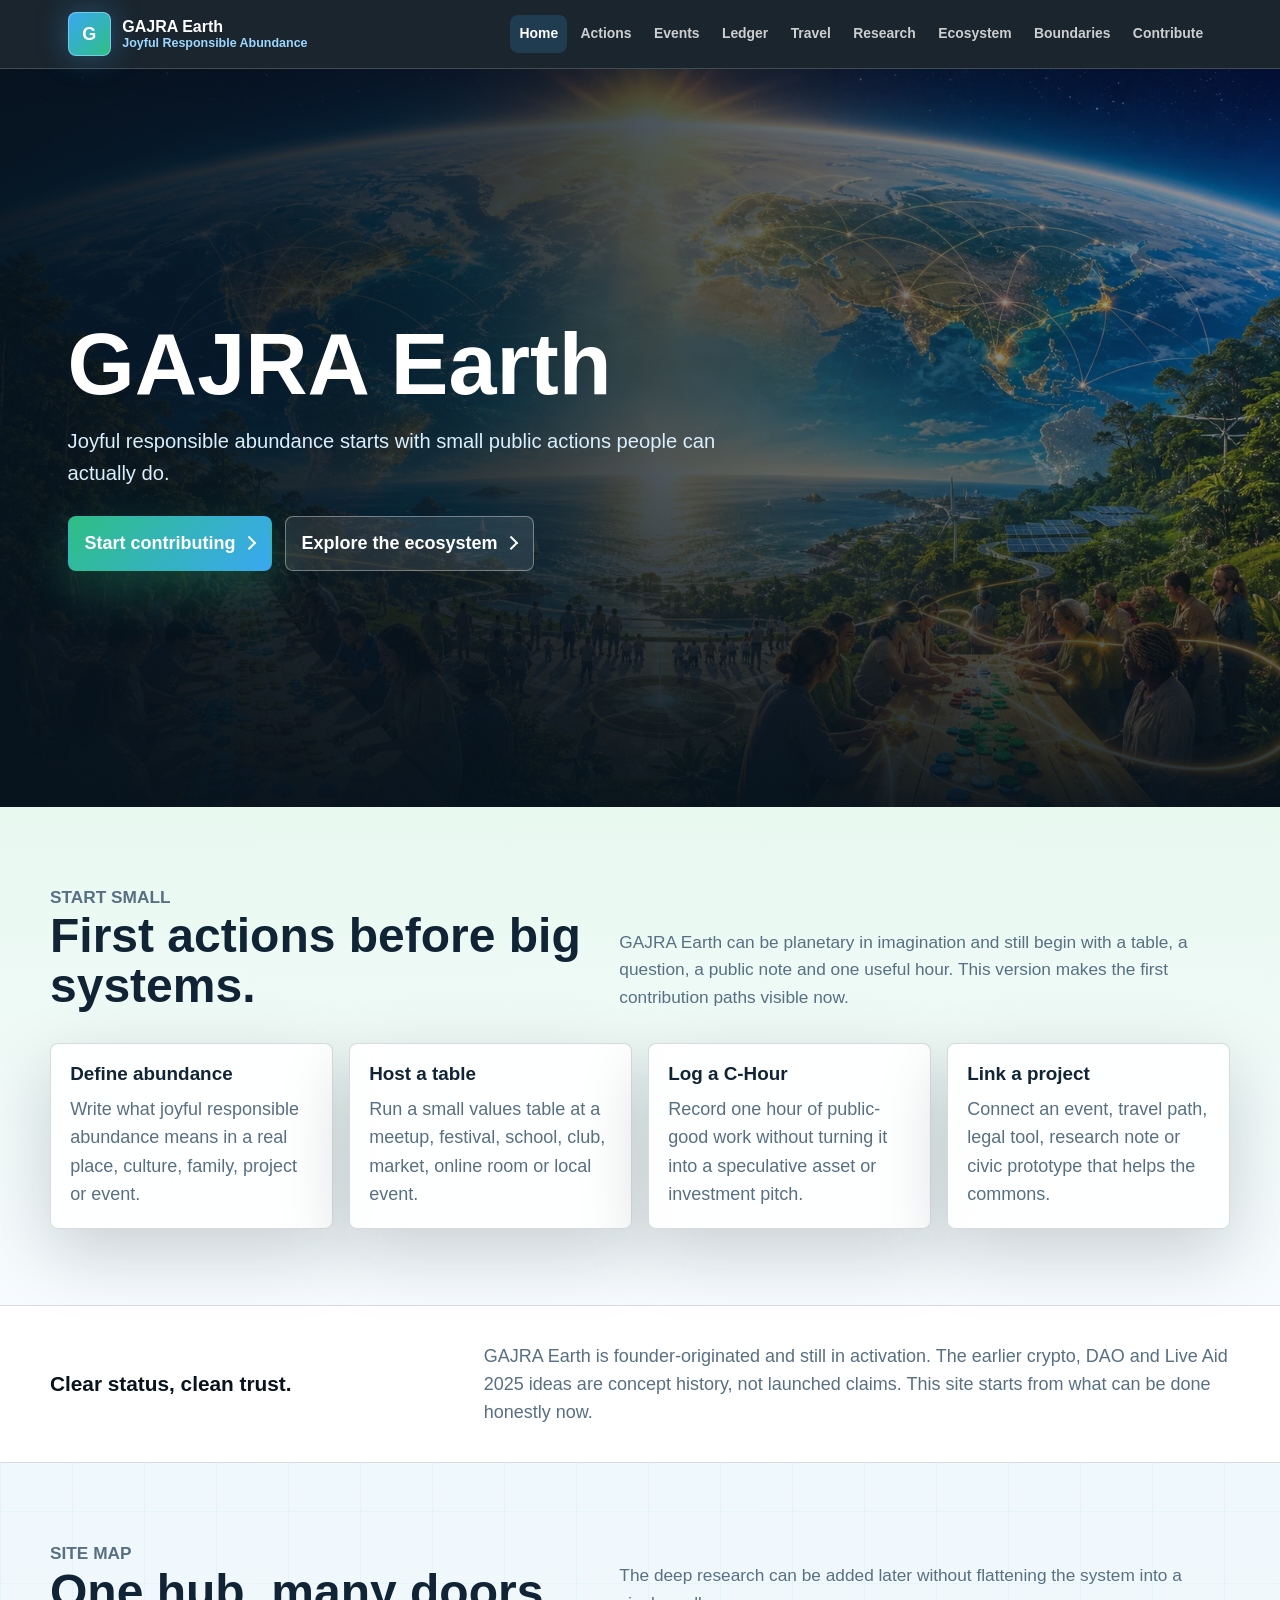
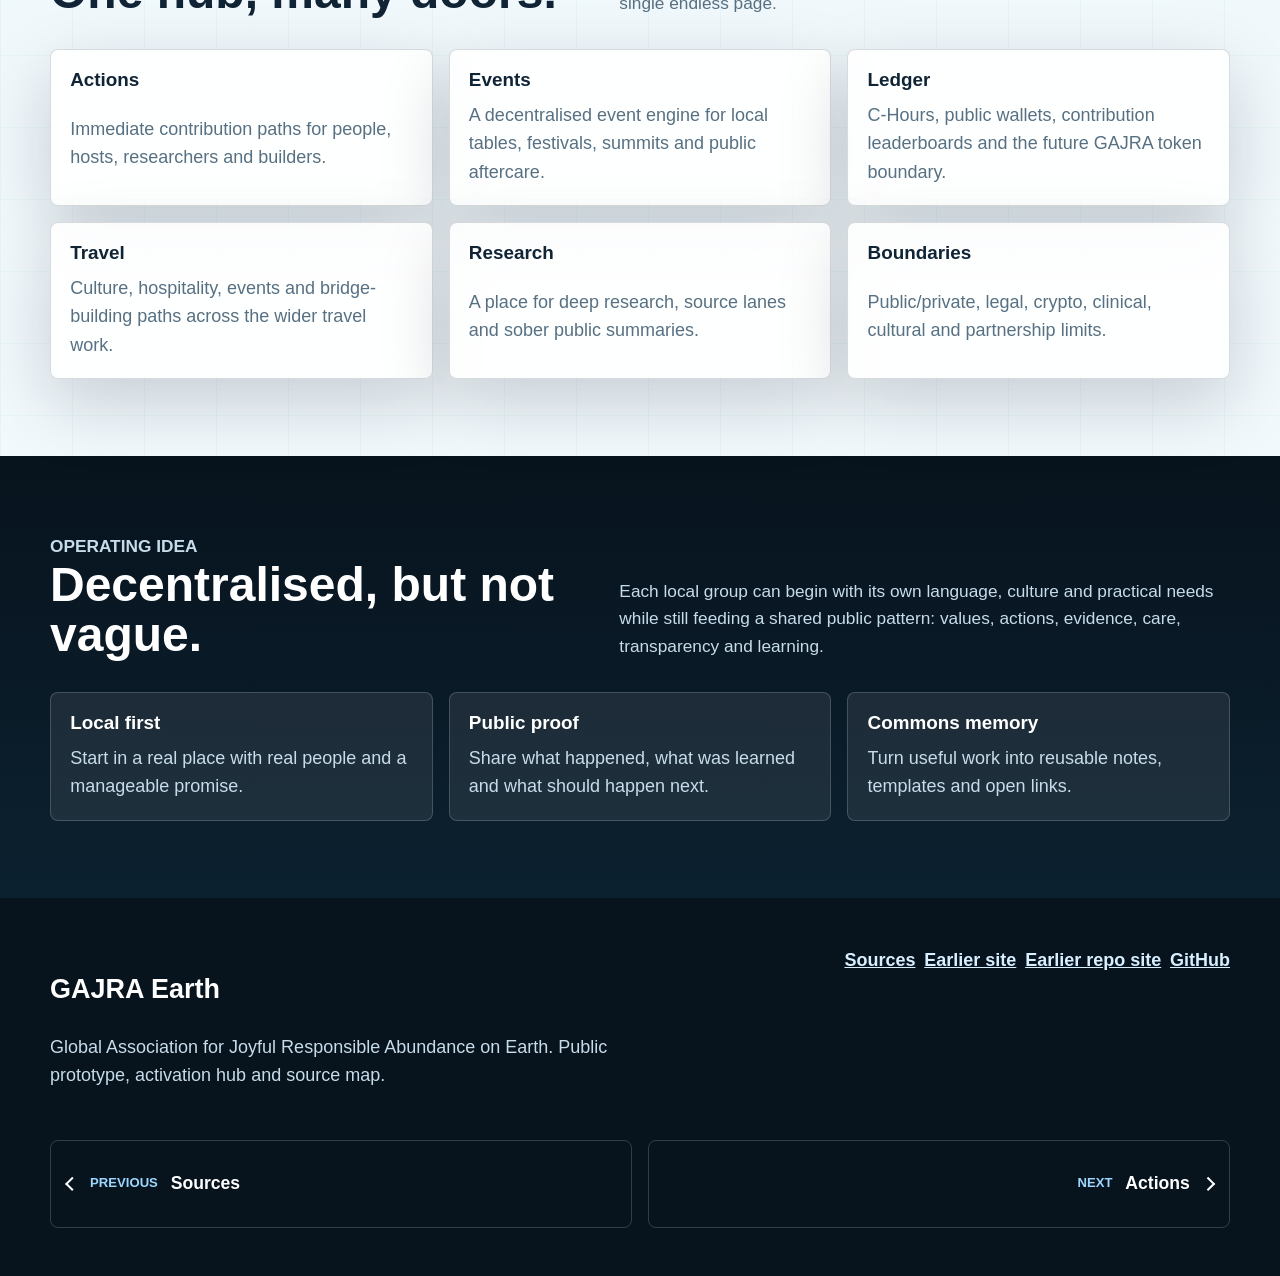
==== index.html @ 2d0d54d2 "Build GAJRA Earth public hub" ====
<!doctype html>
<html lang="en-AU">
  <head>
    <meta charset="utf-8">
    <meta name="viewport" content="width=device-width, initial-scale=1">
    <meta name="description" content="GAJRA Earth is a public prototype for joyful responsible abundance, small public actions, decentralised events, C-Hour contribution records and open ecosystem links.">
    <meta property="og:title" content="GAJRA Earth">
    <meta property="og:description" content="Joyful responsible abundance starts with small public actions people can actually do.">
    <meta property="og:image" content="assets/images/gajra-earth-hero.webp">
    <title>GAJRA Earth | Joyful Responsible Abundance</title>
    <link rel="icon" href="assets/images/gajra-earth-hero.webp">
    <link rel="stylesheet" href="assets/styles.css">
    <script defer src="assets/app.js"></script>
  </head>
  <body data-page="index">
    <a class="skip-link" href="#main">Skip to content</a>
    <header class="site-header">
      <div class="nav-shell">
        <a class="brand" href="index.html" aria-label="GAJRA Earth home">
          <span class="brand-mark">G</span>
          <span class="brand-text"><strong>GAJRA Earth</strong><span>Joyful Responsible Abundance</span></span>
        </a>
        <button class="nav-toggle" type="button" data-nav-toggle aria-expanded="false" aria-controls="site-nav" aria-label="Open menu"><span></span><span></span><span></span></button>
        <nav class="site-nav" id="site-nav" data-nav aria-label="Main navigation">
          <a href="index.html">Home</a>
          <a href="actions.html">Actions</a>
          <a href="events.html">Events</a>
          <a href="ledger.html">Ledger</a>
          <a href="travel.html">Travel</a>
          <a href="research.html">Research</a>
          <a href="ecosystem.html">Ecosystem</a>
          <a href="boundaries.html">Boundaries</a>
          <a href="contribute.html">Contribute</a>
        </nav>
      </div>
    </header>

    <main id="main">
      <section class="hero">
        <img src="assets/images/gajra-earth-hero.webp" alt="Earth at sunrise with community event tables, travel arcs and public ledger light trails.">
        <div class="hero-content">
          <div class="hero-copy">
            <h1>GAJRA Earth</h1>
            <p class="hero-lede">Joyful responsible abundance starts with small public actions people can actually do.</p>
            <div class="hero-actions">
              <a class="button primary" href="contribute.html">Start contributing</a>
              <a class="button secondary" href="ecosystem.html">Explore the ecosystem</a>
            </div>
          </div>
        </div>
      </section>

      <section class="section green">
        <div class="shell">
          <div class="section-heading">
            <div>
              <p class="label">Start small</p>
              <h2>First actions before big systems.</h2>
            </div>
            <p>GAJRA Earth can be planetary in imagination and still begin with a table, a question, a public note and one useful hour. This version makes the first contribution paths visible now.</p>
          </div>
          <div class="grid four">
            <article class="action-card">
              <h3>Define abundance</h3>
              <p>Write what joyful responsible abundance means in a real place, culture, family, project or event.</p>
            </article>
            <article class="action-card">
              <h3>Host a table</h3>
              <p>Run a small values table at a meetup, festival, school, club, market, online room or local event.</p>
            </article>
            <article class="action-card">
              <h3>Log a C-Hour</h3>
              <p>Record one hour of public-good work without turning it into a speculative asset or investment pitch.</p>
            </article>
            <article class="action-card">
              <h3>Link a project</h3>
              <p>Connect an event, travel path, legal tool, research note or civic prototype that helps the commons.</p>
            </article>
          </div>
        </div>
      </section>

      <div class="truth-band">
        <div class="shell">
          <strong>Clear status, clean trust.</strong>
          <p>GAJRA Earth is founder-originated and still in activation. The earlier crypto, DAO and Live Aid 2025 ideas are concept history, not launched claims. This site starts from what can be done honestly now.</p>
        </div>
      </div>

      <section class="section">
        <div class="shell">
          <div class="section-heading">
            <div>
              <p class="label">Site map</p>
              <h2>One hub, many doors.</h2>
            </div>
            <p>The deep research can be added later without flattening the system into a single endless page.</p>
          </div>
          <div class="grid three">
            <a class="link-card" href="actions.html"><h3>Actions</h3><p>Immediate contribution paths for people, hosts, researchers and builders.</p></a>
            <a class="link-card" href="events.html"><h3>Events</h3><p>A decentralised event engine for local tables, festivals, summits and public aftercare.</p></a>
            <a class="link-card" href="ledger.html"><h3>Ledger</h3><p>C-Hours, public wallets, contribution leaderboards and the future GAJRA token boundary.</p></a>
            <a class="link-card" href="travel.html"><h3>Travel</h3><p>Culture, hospitality, events and bridge-building paths across the wider travel work.</p></a>
            <a class="link-card" href="research.html"><h3>Research</h3><p>A place for deep research, source lanes and sober public summaries.</p></a>
            <a class="link-card" href="boundaries.html"><h3>Boundaries</h3><p>Public/private, legal, crypto, clinical, cultural and partnership limits.</p></a>
          </div>
        </div>
      </section>

      <section class="section dark">
        <div class="shell">
          <div class="section-heading">
            <div>
              <p class="label">Operating idea</p>
              <h2>Decentralised, but not vague.</h2>
            </div>
            <p>Each local group can begin with its own language, culture and practical needs while still feeding a shared public pattern: values, actions, evidence, care, transparency and learning.</p>
          </div>
          <div class="grid three">
            <article class="card"><h3>Local first</h3><p>Start in a real place with real people and a manageable promise.</p></article>
            <article class="card"><h3>Public proof</h3><p>Share what happened, what was learned and what should happen next.</p></article>
            <article class="card"><h3>Commons memory</h3><p>Turn useful work into reusable notes, templates and open links.</p></article>
          </div>
        </div>
      </section>
    </main>

    <footer class="site-footer">
      <div class="footer-grid">
        <div>
          <h2>GAJRA Earth</h2>
          <p>Global Association for Joyful Responsible Abundance on Earth. Public prototype, activation hub and source map.</p>
        </div>
        <div class="footer-links">
          <a href="sources.html">Sources</a>
          <a href="https://gajra.earth/" target="_blank" rel="noopener noreferrer">Earlier site</a>
          <a href="https://auraofintelligence.github.io/GAJRA-earth/" target="_blank" rel="noopener noreferrer">Earlier repo site</a>
          <a href="https://github.com/auraofintelligence" target="_blank" rel="noopener noreferrer">GitHub</a>
        </div>
      </div>
      <nav class="sequence-nav" data-sequence-nav aria-label="Previous and next pages"></nav>
    </footer>
    <button class="to-top" type="button" data-to-top aria-label="Back to top"><svg viewBox="0 0 24 24" aria-hidden="true"><path d="M12 5v14M6 11l6-6 6 6" fill="none" stroke="currentColor" stroke-width="2" stroke-linecap="round" stroke-linejoin="round"/></svg></button>
  </body>
</html>
---- assets/styles.css ----
:root {
  --ink: #07131d;
  --ink-2: #0c2130;
  --ink-3: #11364a;
  --paper: #f7fbff;
  --white: #ffffff;
  --text: #102436;
  --muted: #577082;
  --line: rgba(16, 36, 54, 0.16);
  --line-dark: rgba(255, 255, 255, 0.18);
  --blue: #39a8f2;
  --blue-2: #9cd7ff;
  --green: #2fbf83;
  --green-2: #b8efd7;
  --amber: #f0b84d;
  --coral: #f26f5b;
  --shadow: 0 24px 70px rgba(7, 19, 29, 0.18);
  --max: 1180px;
  --radius: 8px;
  color-scheme: light;
}

* {
  box-sizing: border-box;
}

html {
  scroll-behavior: smooth;
  width: 100%;
  max-width: 100%;
  overflow-x: hidden;
}

body {
  margin: 0;
  width: 100%;
  max-width: 100%;
  min-height: 100vh;
  overflow-x: hidden;
  background:
    linear-gradient(90deg, rgba(57, 168, 242, 0.06) 1px, transparent 1px),
    linear-gradient(0deg, rgba(47, 191, 131, 0.05) 1px, transparent 1px),
    linear-gradient(180deg, #f7fbff 0%, #edf7fb 38%, #f7fbff 100%);
  background-size: 72px 72px, 72px 72px, auto;
  color: var(--text);
  font-family: "Segoe UI", Arial, sans-serif;
  font-size: 18px;
  line-height: 1.58;
  -webkit-text-size-adjust: 100%;
}

body.nav-open {
  overflow: hidden;
}

main,
section,
article,
div,
p,
h1,
h2,
h3,
a,
span,
label,
input,
textarea,
select {
  min-width: 0;
}

a {
  color: inherit;
}

img {
  display: block;
  max-width: 100%;
}

h1,
h2,
h3,
p,
a,
button,
label,
textarea {
  overflow-wrap: break-word;
}

button,
input,
select,
textarea {
  font: inherit;
}

.skip-link {
  position: absolute;
  top: -5rem;
  left: 1rem;
  z-index: 100;
  padding: 0.7rem 1rem;
  background: var(--amber);
  color: var(--ink);
  font-weight: 800;
}

.skip-link:focus {
  top: 1rem;
}

.site-header {
  position: sticky;
  top: 0;
  z-index: 50;
  border-bottom: 1px solid rgba(255, 255, 255, 0.18);
  background: rgba(7, 19, 29, 0.92);
  color: var(--white);
  backdrop-filter: blur(18px);
}

.nav-shell {
  width: min(100%, var(--max));
  margin: 0 auto;
  padding: 0.78rem 1.1rem;
  display: flex;
  align-items: center;
  justify-content: space-between;
  gap: 1rem;
  min-width: 0;
}

.brand {
  display: inline-flex;
  align-items: center;
  gap: 0.72rem;
  min-width: 0;
  text-decoration: none;
}

.brand-mark {
  display: grid;
  place-items: center;
  width: 2.7rem;
  height: 2.7rem;
  border-radius: 8px;
  border: 1px solid rgba(156, 215, 255, 0.65);
  background: linear-gradient(135deg, var(--blue), var(--green));
  color: var(--white);
  font-weight: 900;
  line-height: 1;
  box-shadow: 0 0 30px rgba(57, 168, 242, 0.35);
}

.brand-text {
  display: grid;
  line-height: 1.15;
  min-width: 0;
}

.brand-text strong {
  color: var(--white);
  font-size: 1rem;
}

.brand-text span {
  color: var(--blue-2);
  font-size: 0.78rem;
  font-weight: 700;
}

.site-nav {
  display: flex;
  align-items: center;
  justify-content: flex-end;
  gap: 0.24rem;
  flex-wrap: wrap;
}

.site-nav a {
  min-height: 2.35rem;
  display: inline-flex;
  align-items: center;
  padding: 0.48rem 0.58rem;
  border-radius: 8px;
  color: rgba(255, 255, 255, 0.78);
  font-size: 0.87rem;
  font-weight: 800;
  text-decoration: none;
  white-space: nowrap;
}

.site-nav a:hover,
.site-nav a:focus-visible,
.site-nav a[aria-current="page"] {
  color: var(--white);
  background: rgba(57, 168, 242, 0.18);
}

.nav-toggle {
  display: none;
  flex: 0 0 2.7rem;
  width: 2.7rem;
  height: 2.7rem;
  border: 1px solid var(--line-dark);
  border-radius: 8px;
  background: transparent;
  color: var(--white);
  cursor: pointer;
}

.nav-toggle span {
  display: block;
  width: 1.2rem;
  height: 2px;
  margin: 0.24rem auto;
  background: currentColor;
}

.hero {
  min-height: 82vh;
  position: relative;
  display: grid;
  align-items: center;
  overflow: hidden;
  color: var(--white);
  background: var(--ink);
}

.hero::before {
  content: "";
  position: absolute;
  inset: 0;
  background:
    linear-gradient(90deg, rgba(7, 19, 29, 0.94) 0%, rgba(7, 19, 29, 0.78) 42%, rgba(7, 19, 29, 0.28) 100%),
    linear-gradient(0deg, rgba(7, 19, 29, 0.88) 0%, rgba(7, 19, 29, 0.05) 46%);
  z-index: 1;
}

.hero img {
  position: absolute;
  inset: 0;
  width: 100%;
  height: 100%;
  object-fit: cover;
  object-position: center;
}

.hero-content {
  position: relative;
  z-index: 2;
  width: min(100%, var(--max));
  margin: 0 auto;
  padding: 5.3rem 1.1rem 4.2rem;
}

.hero-copy {
  width: min(100%, 46rem);
  max-width: 46rem;
}

.hero h1 {
  margin: 0;
  font-size: 5.4rem;
  line-height: 0.95;
  font-weight: 900;
  letter-spacing: 0;
}

.hero-lede {
  margin: 1.35rem 0 0;
  max-width: 42rem;
  color: #d8efff;
  font-size: 1.26rem;
}

.hero-actions,
.button-row {
  display: flex;
  flex-wrap: wrap;
  gap: 0.8rem;
  margin-top: 1.6rem;
}

.button {
  min-height: 2.85rem;
  display: inline-flex;
  align-items: center;
  justify-content: center;
  gap: 0.55rem;
  padding: 0.78rem 1rem;
  border: 1px solid transparent;
  border-radius: 8px;
  background: var(--white);
  color: var(--ink);
  font-weight: 900;
  text-decoration: none;
  cursor: pointer;
}

.button.primary {
  background: linear-gradient(135deg, var(--green), var(--blue));
  color: var(--white);
  box-shadow: 0 18px 48px rgba(47, 191, 131, 0.28);
}

.button.secondary {
  border-color: rgba(255, 255, 255, 0.36);
  background: rgba(255, 255, 255, 0.1);
  color: var(--white);
}

.button.dark {
  background: var(--ink);
  color: var(--white);
}

.button.outline {
  border-color: var(--line);
  background: var(--white);
  color: var(--text);
}

.button::after,
.sequence-link.next::after {
  content: "";
  width: 0.52rem;
  height: 0.52rem;
  border-top: 2px solid currentColor;
  border-right: 2px solid currentColor;
  transform: rotate(45deg);
}

.sequence-link::before {
  content: "";
  width: 0.52rem;
  height: 0.52rem;
  border-left: 2px solid currentColor;
  border-bottom: 2px solid currentColor;
  transform: rotate(45deg);
}

.sequence-link.next::before {
  display: none;
}

.button.no-arrow::after {
  display: none;
}

.section {
  padding: 4.8rem 1.1rem;
}

.section.dark {
  background: linear-gradient(180deg, var(--ink) 0%, var(--ink-2) 100%);
  color: var(--white);
}

.section.green {
  background: linear-gradient(180deg, #e8f9f0 0%, #f7fbff 100%);
}

.section.blue {
  background: linear-gradient(180deg, #eaf6ff 0%, #f7fbff 100%);
}

.shell {
  width: min(100%, var(--max));
  margin: 0 auto;
}

.section-heading {
  display: grid;
  grid-template-columns: minmax(0, 0.88fr) minmax(18rem, 1fr);
  gap: 2rem;
  align-items: end;
  margin-bottom: 2rem;
}

.section-heading h2,
.page-title h1 {
  margin: 0;
  font-size: 3rem;
  line-height: 1.04;
  letter-spacing: 0;
}

.section-heading p,
.page-title p,
.lead {
  margin: 0;
  color: var(--muted);
  font-size: 1.08rem;
}

.dark .section-heading p,
.dark .lead,
.dark .muted {
  color: #c7dcea;
}

.label {
  margin: 0 0 0.7rem;
  color: var(--green);
  font-size: 0.82rem;
  font-weight: 900;
  text-transform: uppercase;
}

.grid {
  display: grid;
  gap: 1rem;
}

.grid.two {
  grid-template-columns: repeat(2, minmax(0, 1fr));
}

.grid.three {
  grid-template-columns: repeat(3, minmax(0, 1fr));
}

.grid.four {
  grid-template-columns: repeat(4, minmax(0, 1fr));
}

.card,
.action-card,
.link-card,
.note-card {
  border: 1px solid var(--line);
  border-radius: 8px;
  background: rgba(255, 255, 255, 0.9);
  box-shadow: var(--shadow);
}

.card,
.action-card,
.link-card,
.note-card {
  padding: 1.2rem;
}

.dark .card,
.dark .action-card,
.dark .link-card,
.dark .note-card {
  border-color: var(--line-dark);
  background: rgba(255, 255, 255, 0.08);
  box-shadow: none;
}

.card h3,
.action-card h3,
.link-card h3,
.note-card h3 {
  margin: 0 0 0.55rem;
  font-size: 1.18rem;
  line-height: 1.2;
}

.card p,
.action-card p,
.link-card p,
.note-card p {
  margin: 0;
  color: var(--muted);
}

.dark .card p,
.dark .action-card p,
.dark .link-card p,
.dark .note-card p {
  color: #c7dcea;
}

.link-card {
  display: grid;
  text-decoration: none;
}

.link-card:hover,
.link-card:focus-visible {
  border-color: rgba(57, 168, 242, 0.55);
  transform: translateY(-2px);
}

.stat-strip,
.truth-band,
.source-band {
  border-top: 1px solid var(--line);
  border-bottom: 1px solid var(--line);
  background: var(--white);
}

.truth-band {
  padding: 2.2rem 1.1rem;
}

.truth-band .shell {
  display: grid;
  grid-template-columns: minmax(0, 0.7fr) minmax(0, 1.3fr);
  gap: 2rem;
  align-items: center;
}

.truth-band strong {
  color: var(--ink);
  font-size: 1.3rem;
}

.truth-band p {
  margin: 0;
  color: var(--muted);
}

.page-hero {
  padding: 4.8rem 1.1rem 3.2rem;
  background:
    linear-gradient(90deg, rgba(57, 168, 242, 0.1) 1px, transparent 1px),
    linear-gradient(0deg, rgba(47, 191, 131, 0.09) 1px, transparent 1px),
    linear-gradient(145deg, var(--ink) 0%, var(--ink-2) 62%, var(--ink-3) 100%);
  background-size: 58px 58px, 58px 58px, auto;
  color: var(--white);
}

.page-title {
  width: min(100%, var(--max));
  margin: 0 auto;
  display: grid;
  grid-template-columns: minmax(0, 0.9fr) minmax(18rem, 1fr);
  gap: 2rem;
  align-items: end;
}

.page-title p {
  color: #c7dcea;
}

.timeline {
  display: grid;
  gap: 1rem;
}

.timeline-item {
  display: grid;
  grid-template-columns: 8rem minmax(0, 1fr);
  gap: 1rem;
  padding: 1rem;
  border-left: 4px solid var(--green);
  background: rgba(255, 255, 255, 0.76);
}

.timeline-item strong {
  color: var(--ink);
}

.comparison {
  width: 100%;
  border-collapse: collapse;
  overflow: hidden;
  border-radius: 8px;
  background: var(--white);
  box-shadow: var(--shadow);
}

.comparison th,
.comparison td {
  padding: 1rem;
  border-bottom: 1px solid var(--line);
  text-align: left;
  vertical-align: top;
}

.comparison th {
  background: var(--ink);
  color: var(--white);
}

.comparison tr:last-child td {
  border-bottom: 0;
}

.pill-row {
  display: flex;
  flex-wrap: wrap;
  gap: 0.55rem;
  margin-top: 1rem;
}

.pill {
  display: inline-flex;
  min-height: 2rem;
  align-items: center;
  padding: 0.35rem 0.62rem;
  border-radius: 999px;
  background: rgba(57, 168, 242, 0.12);
  color: var(--ink);
  font-size: 0.85rem;
  font-weight: 800;
}

.dark .pill {
  background: rgba(255, 255, 255, 0.12);
  color: var(--white);
}

.form-grid {
  display: grid;
  grid-template-columns: minmax(0, 0.9fr) minmax(20rem, 1.1fr);
  gap: 1rem;
  align-items: start;
}

.field-grid {
  display: grid;
  gap: 0.85rem;
}

.field {
  display: grid;
  gap: 0.35rem;
}

.field label {
  font-weight: 900;
  color: var(--ink);
}

.field input,
.field select,
.field textarea,
.markdown-output {
  width: 100%;
  border: 1px solid var(--line);
  border-radius: 8px;
  background: var(--white);
  color: var(--text);
  padding: 0.72rem 0.8rem;
}

.field textarea,
.markdown-output {
  min-height: 8rem;
  resize: vertical;
}

.markdown-output {
  min-height: 31rem;
  font-family: Consolas, "Courier New", monospace;
  font-size: 0.9rem;
  line-height: 1.5;
}

.site-footer {
  padding: 3rem 1.1rem;
  background: var(--ink);
  color: var(--white);
}

.footer-grid {
  width: min(100%, var(--max));
  margin: 0 auto;
  display: grid;
  grid-template-columns: minmax(0, 1fr) minmax(18rem, 1fr);
  gap: 2rem;
}

.footer-grid p {
  color: #c7dcea;
}

.footer-links {
  display: flex;
  flex-wrap: wrap;
  gap: 0.55rem;
  justify-content: flex-end;
}

.footer-links a {
  color: #d8efff;
  font-weight: 800;
}

.sequence-nav {
  width: min(100%, var(--max));
  margin: 2rem auto 0;
  display: grid;
  grid-template-columns: repeat(2, minmax(0, 1fr));
  gap: 1rem;
}

.sequence-link {
  min-height: 5.5rem;
  display: flex;
  align-items: center;
  gap: 0.8rem;
  padding: 1rem;
  border: 1px solid var(--line-dark);
  border-radius: 8px;
  color: var(--white);
  text-decoration: none;
}

.sequence-link.next {
  justify-content: flex-end;
  text-align: right;
}

.sequence-link span {
  display: block;
  color: #9cd7ff;
  font-size: 0.82rem;
  font-weight: 900;
  text-transform: uppercase;
}

.sequence-link strong {
  display: block;
  font-size: 1.1rem;
}

.to-top {
  position: fixed;
  right: 1rem;
  bottom: 1rem;
  z-index: 60;
  width: 3rem;
  height: 3rem;
  display: grid;
  place-items: center;
  border: 1px solid rgba(255, 255, 255, 0.28);
  border-radius: 8px;
  background: var(--ink);
  color: var(--white);
  opacity: 0;
  pointer-events: none;
  transform: translateY(0.5rem);
  transition: opacity 160ms ease, transform 160ms ease;
  cursor: pointer;
}

.to-top.is-visible {
  opacity: 1;
  pointer-events: auto;
  transform: translateY(0);
}

.to-top svg {
  width: 1.2rem;
  height: 1.2rem;
}

@media (max-width: 980px) {
  body {
    font-size: 17px;
  }

  .nav-toggle {
    display: block;
    margin-left: 0;
  }

  .nav-shell {
    justify-content: flex-start;
  }

  .site-nav {
    position: fixed;
    inset: 4.35rem 1rem auto 1rem;
    display: none;
    max-height: calc(100vh - 5.4rem);
    overflow: auto;
    padding: 0.8rem;
    border: 1px solid var(--line-dark);
    border-radius: 8px;
    background: rgba(7, 19, 29, 0.98);
    box-shadow: var(--shadow);
  }

  body.nav-open .site-nav {
    display: grid;
    justify-content: stretch;
  }

  .site-nav a {
    width: 100%;
  }

  .hero h1 {
    font-size: 4rem;
  }

  .hero-copy {
    width: min(100%, 24rem);
  }

  .hero-actions {
    align-items: flex-start;
    flex-direction: column;
  }

  .hero-actions .button {
    width: min(100%, 18rem);
  }

  .hero {
    min-height: 78vh;
  }

  .section-heading,
  .page-title,
  .truth-band .shell,
  .footer-grid,
  .form-grid {
    grid-template-columns: 1fr;
  }

  .section-heading {
    width: min(100%, 24rem);
  }

  .grid.three,
  .grid.four,
  .grid.two {
    grid-template-columns: 1fr 1fr;
  }
}

@media (max-width: 640px) {
  body {
    font-size: 16px;
  }

  .brand-text span {
    display: none;
  }

  .brand-text strong {
    font-size: 0.94rem;
  }

  .nav-shell {
    gap: 0.65rem;
    padding-inline: 0.85rem;
  }

  .hero h1 {
    font-size: 2.9rem;
  }

  .hero-lede {
    font-size: 1.08rem;
  }

  .hero-content {
    padding-inline: 1rem;
  }

  .button {
    max-width: 100%;
  }

  .section {
    padding: 3.4rem 1rem;
  }

  .section-heading h2,
  .page-title h1 {
    font-size: 2.25rem;
  }

  .grid.three,
  .grid.four,
  .grid.two,
  .sequence-nav {
    grid-template-columns: 1fr;
  }

  .timeline-item {
    grid-template-columns: 1fr;
  }

  .comparison {
    display: block;
    overflow-x: auto;
  }

  .footer-links {
    justify-content: flex-start;
  }
}
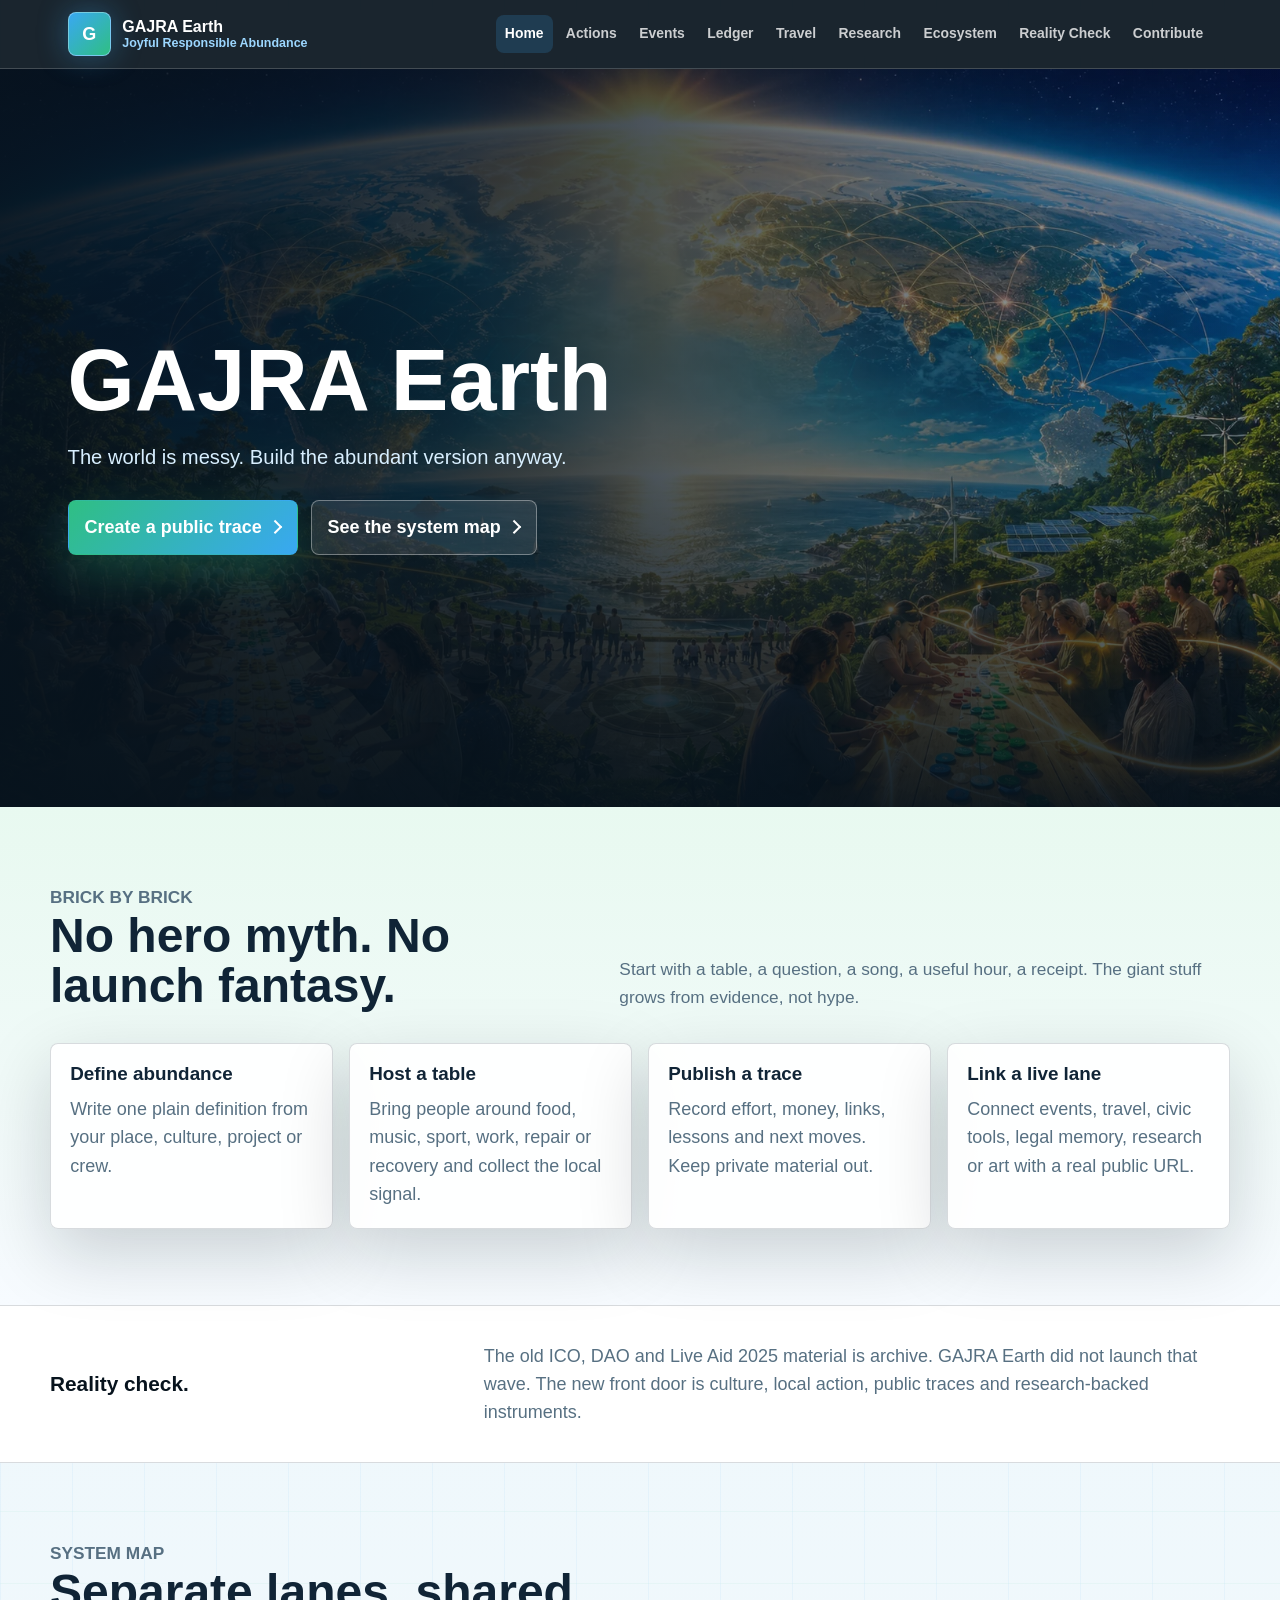
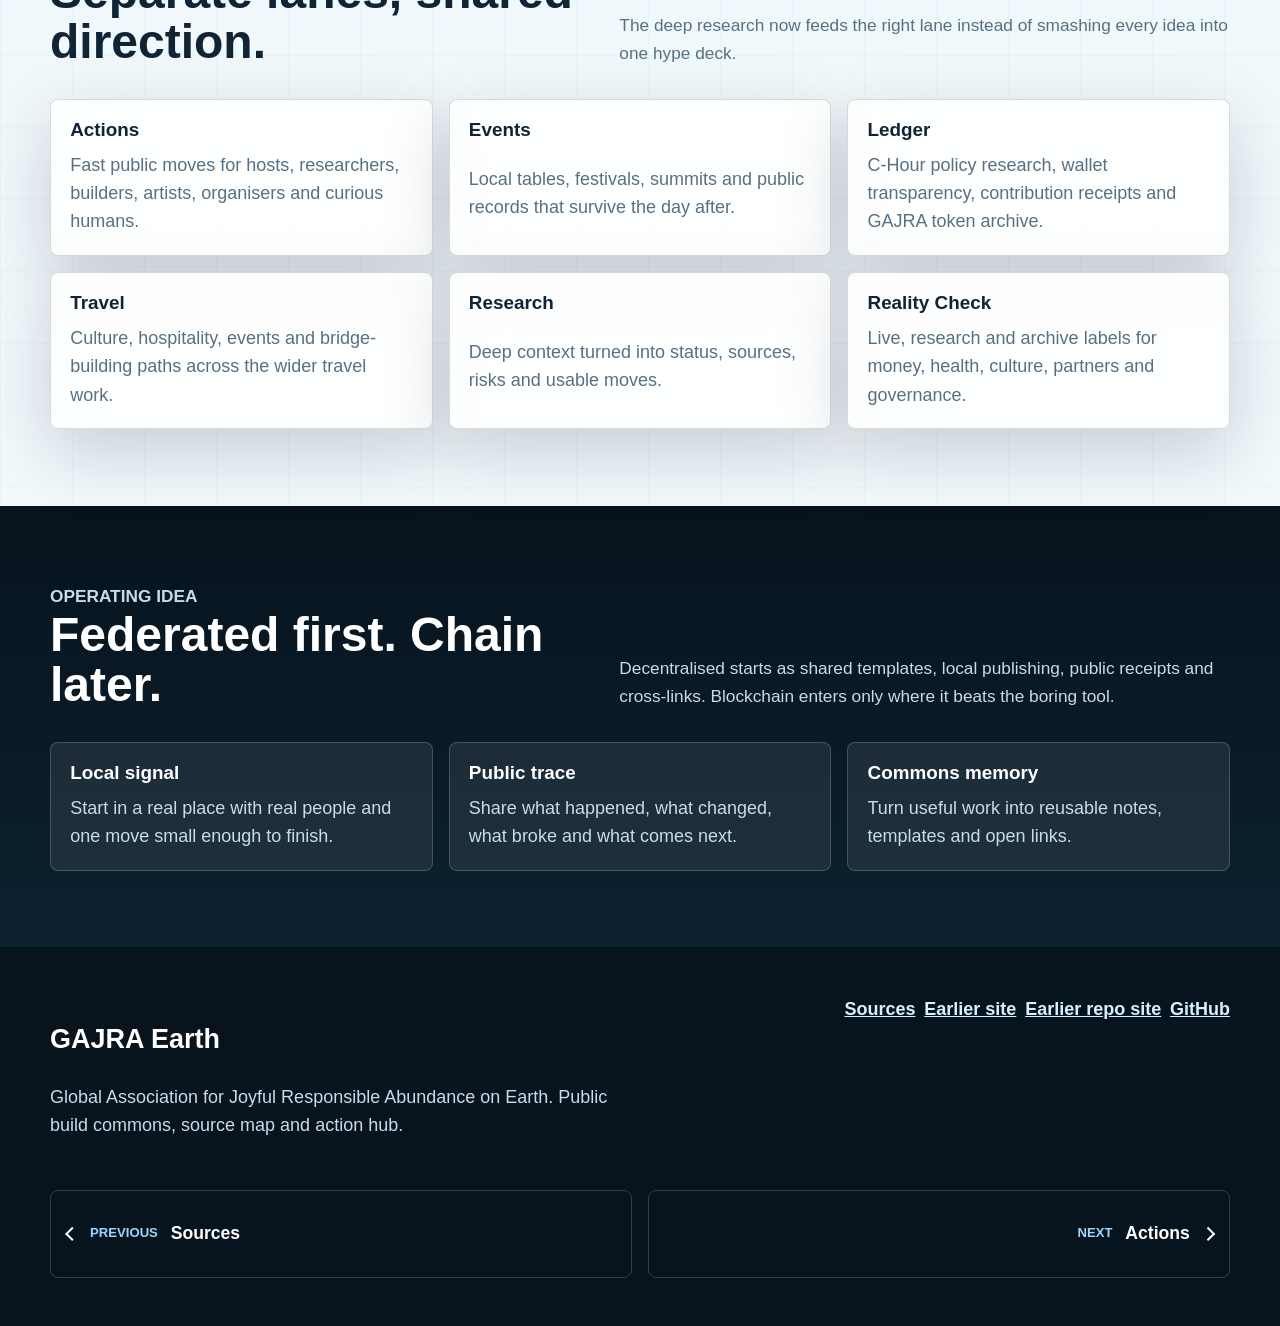
==== commit b5f72eb6: "Sharpen GAJRA Earth public voice" ====
--- a/index.html
+++ b/index.html
@@ -3,9 +3,9 @@
   <head>
     <meta charset="utf-8">
     <meta name="viewport" content="width=device-width, initial-scale=1">
-    <meta name="description" content="GAJRA Earth is a public prototype for joyful responsible abundance, small public actions, decentralised events, C-Hour contribution records and open ecosystem links.">
+    <meta name="description" content="GAJRA Earth is a public build commons for Joyful Responsible Abundance: events, travel, civic tools, public ledgers, research and future instruments.">
     <meta property="og:title" content="GAJRA Earth">
-    <meta property="og:description" content="Joyful responsible abundance starts with small public actions people can actually do.">
+    <meta property="og:description" content="The world is messy. Build the abundant version anyway.">
     <meta property="og:image" content="assets/images/gajra-earth-hero.webp">
     <title>GAJRA Earth | Joyful Responsible Abundance</title>
     <link rel="icon" href="assets/images/gajra-earth-hero.webp">
@@ -29,7 +29,7 @@
           <a href="travel.html">Travel</a>
           <a href="research.html">Research</a>
           <a href="ecosystem.html">Ecosystem</a>
-          <a href="boundaries.html">Boundaries</a>
+          <a href="boundaries.html">Reality Check</a>
           <a href="contribute.html">Contribute</a>
         </nav>
       </div>
@@ -41,10 +41,10 @@
         <div class="hero-content">
           <div class="hero-copy">
             <h1>GAJRA Earth</h1>
-            <p class="hero-lede">Joyful responsible abundance starts with small public actions people can actually do.</p>
+            <p class="hero-lede">The world is messy. Build the abundant version anyway.</p>
             <div class="hero-actions">
-              <a class="button primary" href="contribute.html">Start contributing</a>
-              <a class="button secondary" href="ecosystem.html">Explore the ecosystem</a>
+              <a class="button primary" href="contribute.html">Create a public trace</a>
+              <a class="button secondary" href="ecosystem.html">See the system map</a>
             </div>
           </div>
         </div>
@@ -54,27 +54,27 @@
         <div class="shell">
           <div class="section-heading">
             <div>
-              <p class="label">Start small</p>
-              <h2>First actions before big systems.</h2>
+              <p class="label">Brick by brick</p>
+            <h2>No hero myth. No launch fantasy.</h2>
             </div>
-            <p>GAJRA Earth can be planetary in imagination and still begin with a table, a question, a public note and one useful hour. This version makes the first contribution paths visible now.</p>
+            <p>Start with a table, a question, a song, a useful hour, a receipt. The giant stuff grows from evidence, not hype.</p>
           </div>
           <div class="grid four">
             <article class="action-card">
               <h3>Define abundance</h3>
-              <p>Write what joyful responsible abundance means in a real place, culture, family, project or event.</p>
+              <p>Write one plain definition from your place, culture, project or crew.</p>
             </article>
             <article class="action-card">
               <h3>Host a table</h3>
-              <p>Run a small values table at a meetup, festival, school, club, market, online room or local event.</p>
+              <p>Bring people around food, music, sport, work, repair or recovery and collect the local signal.</p>
             </article>
             <article class="action-card">
-              <h3>Log a C-Hour</h3>
-              <p>Record one hour of public-good work without turning it into a speculative asset or investment pitch.</p>
+              <h3>Publish a trace</h3>
+              <p>Record effort, money, links, lessons and next moves. Keep private material out.</p>
             </article>
             <article class="action-card">
-              <h3>Link a project</h3>
-              <p>Connect an event, travel path, legal tool, research note or civic prototype that helps the commons.</p>
+              <h3>Link a live lane</h3>
+              <p>Connect events, travel, civic tools, legal memory, research or art with a real public URL.</p>
             </article>
           </div>
         </div>
@@ -82,8 +82,8 @@
 
       <div class="truth-band">
         <div class="shell">
-          <strong>Clear status, clean trust.</strong>
-          <p>GAJRA Earth is founder-originated and still in activation. The earlier crypto, DAO and Live Aid 2025 ideas are concept history, not launched claims. This site starts from what can be done honestly now.</p>
+          <strong>Reality check.</strong>
+          <p>The old ICO, DAO and Live Aid 2025 material is archive. GAJRA Earth did not launch that wave. The new front door is culture, local action, public traces and research-backed instruments.</p>
         </div>
       </div>
 
@@ -91,18 +91,18 @@
         <div class="shell">
           <div class="section-heading">
             <div>
-              <p class="label">Site map</p>
-              <h2>One hub, many doors.</h2>
+              <p class="label">System map</p>
+              <h2>Separate lanes, shared direction.</h2>
             </div>
-            <p>The deep research can be added later without flattening the system into a single endless page.</p>
+            <p>The deep research now feeds the right lane instead of smashing every idea into one hype deck.</p>
           </div>
           <div class="grid three">
-            <a class="link-card" href="actions.html"><h3>Actions</h3><p>Immediate contribution paths for people, hosts, researchers and builders.</p></a>
-            <a class="link-card" href="events.html"><h3>Events</h3><p>A decentralised event engine for local tables, festivals, summits and public aftercare.</p></a>
-            <a class="link-card" href="ledger.html"><h3>Ledger</h3><p>C-Hours, public wallets, contribution leaderboards and the future GAJRA token boundary.</p></a>
+            <a class="link-card" href="actions.html"><h3>Actions</h3><p>Fast public moves for hosts, researchers, builders, artists, organisers and curious humans.</p></a>
+            <a class="link-card" href="events.html"><h3>Events</h3><p>Local tables, festivals, summits and public records that survive the day after.</p></a>
+            <a class="link-card" href="ledger.html"><h3>Ledger</h3><p>C-Hour policy research, wallet transparency, contribution receipts and GAJRA token archive.</p></a>
             <a class="link-card" href="travel.html"><h3>Travel</h3><p>Culture, hospitality, events and bridge-building paths across the wider travel work.</p></a>
-            <a class="link-card" href="research.html"><h3>Research</h3><p>A place for deep research, source lanes and sober public summaries.</p></a>
-            <a class="link-card" href="boundaries.html"><h3>Boundaries</h3><p>Public/private, legal, crypto, clinical, cultural and partnership limits.</p></a>
+            <a class="link-card" href="research.html"><h3>Research</h3><p>Deep context turned into status, sources, risks and usable moves.</p></a>
+            <a class="link-card" href="boundaries.html"><h3>Reality Check</h3><p>Live, research and archive labels for money, health, culture, partners and governance.</p></a>
           </div>
         </div>
       </section>
@@ -112,13 +112,13 @@
           <div class="section-heading">
             <div>
               <p class="label">Operating idea</p>
-              <h2>Decentralised, but not vague.</h2>
+              <h2>Federated first. Chain later.</h2>
             </div>
-            <p>Each local group can begin with its own language, culture and practical needs while still feeding a shared public pattern: values, actions, evidence, care, transparency and learning.</p>
+            <p>Decentralised starts as shared templates, local publishing, public receipts and cross-links. Blockchain enters only where it beats the boring tool.</p>
           </div>
           <div class="grid three">
-            <article class="card"><h3>Local first</h3><p>Start in a real place with real people and a manageable promise.</p></article>
-            <article class="card"><h3>Public proof</h3><p>Share what happened, what was learned and what should happen next.</p></article>
+            <article class="card"><h3>Local signal</h3><p>Start in a real place with real people and one move small enough to finish.</p></article>
+            <article class="card"><h3>Public trace</h3><p>Share what happened, what changed, what broke and what comes next.</p></article>
             <article class="card"><h3>Commons memory</h3><p>Turn useful work into reusable notes, templates and open links.</p></article>
           </div>
         </div>
@@ -129,7 +129,7 @@
       <div class="footer-grid">
         <div>
           <h2>GAJRA Earth</h2>
-          <p>Global Association for Joyful Responsible Abundance on Earth. Public prototype, activation hub and source map.</p>
+          <p>Global Association for Joyful Responsible Abundance on Earth. Public build commons, source map and action hub.</p>
         </div>
         <div class="footer-links">
           <a href="sources.html">Sources</a>
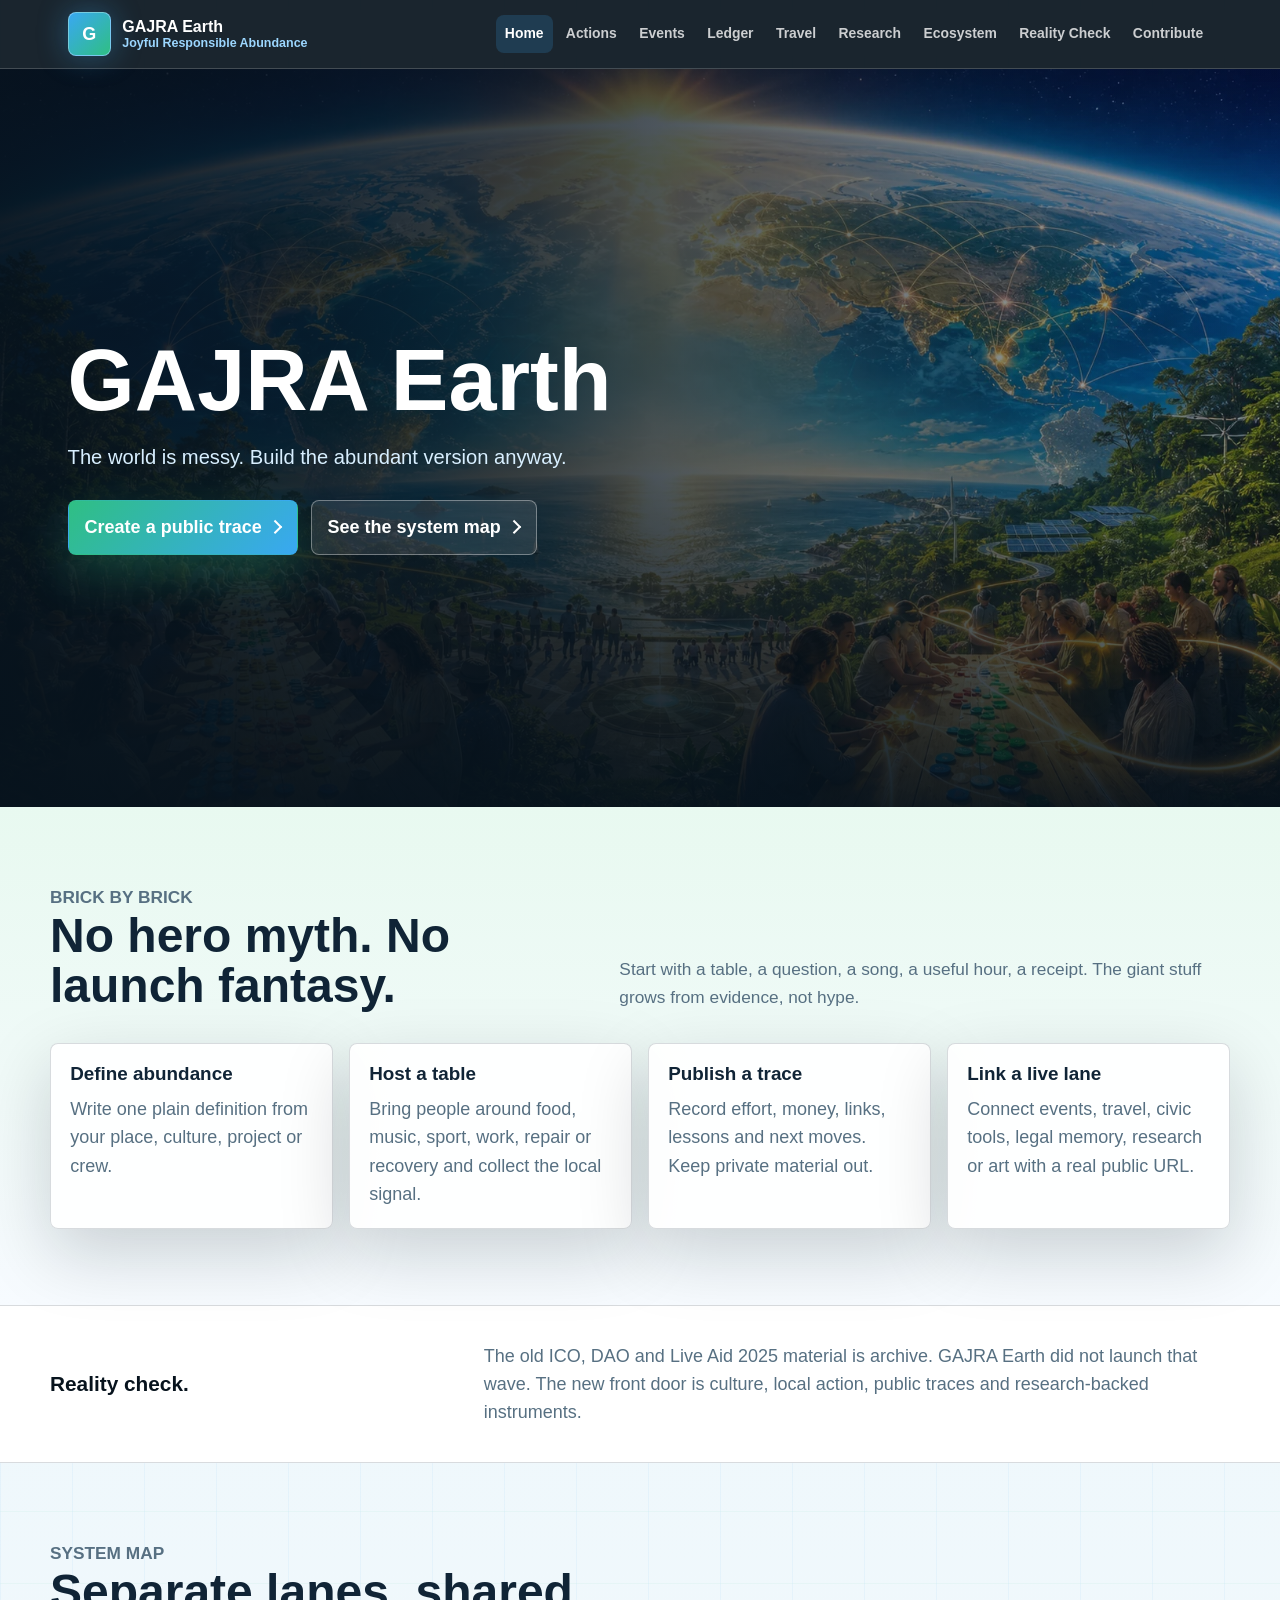
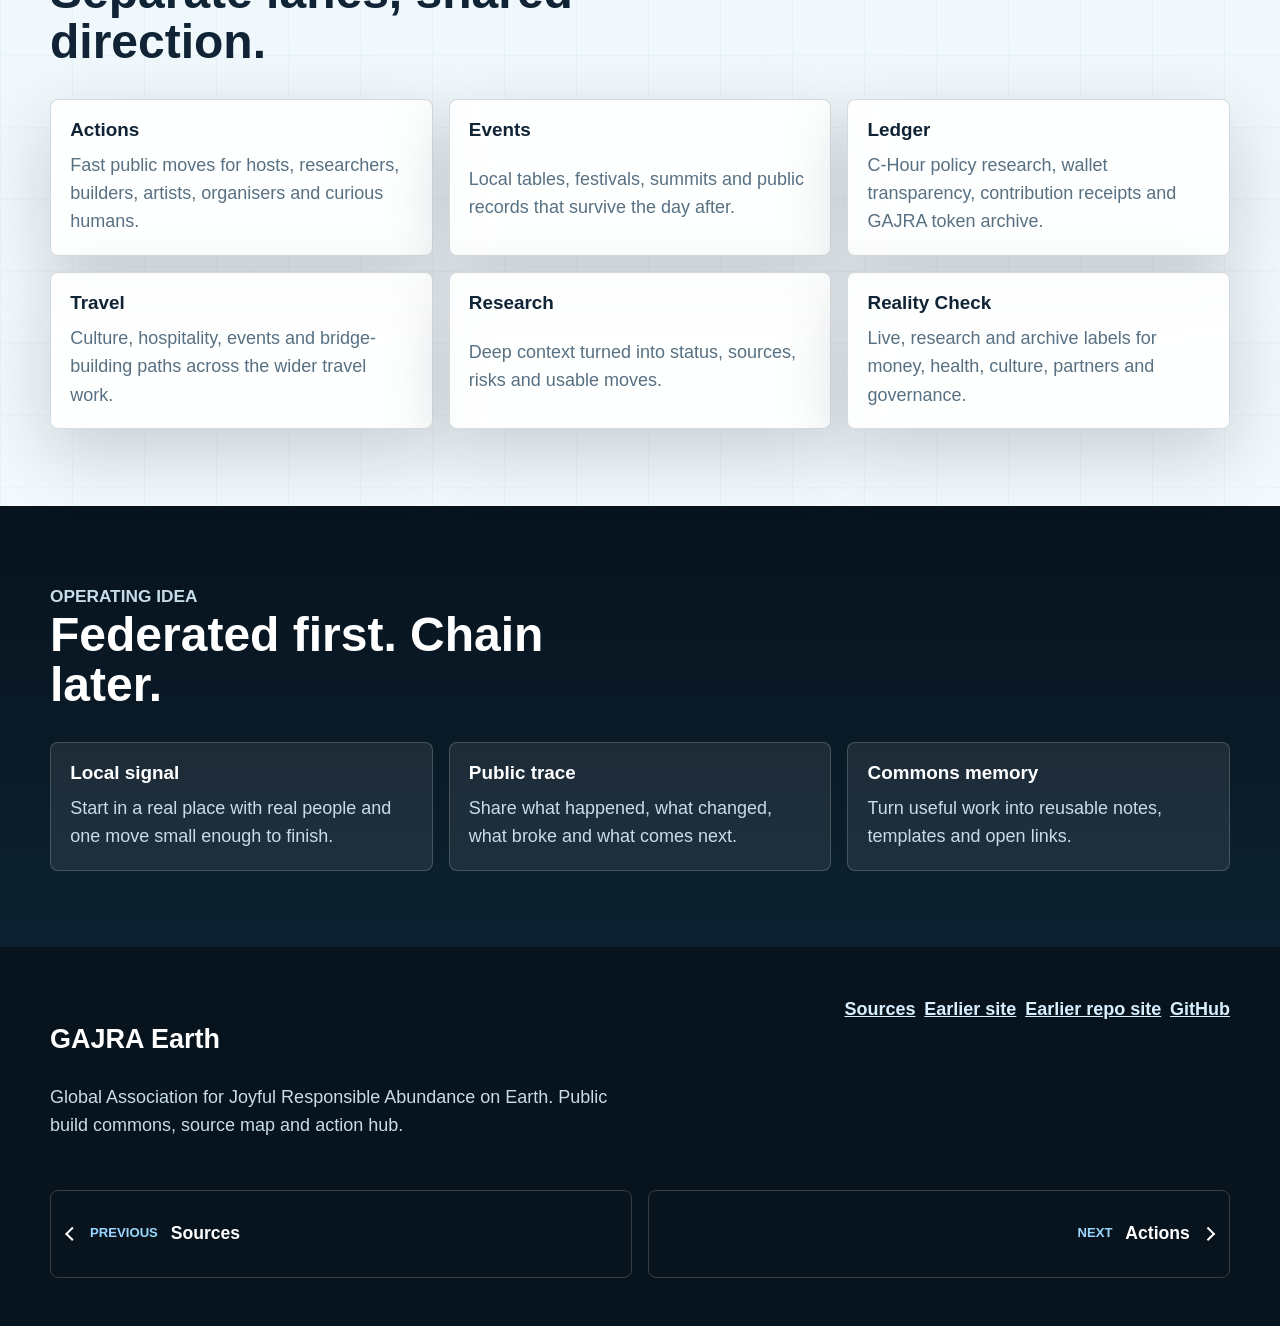
==== commit fbe9a633: "Remove confusing home page explainer copy" ====
--- a/index.html
+++ b/index.html
@@ -94,7 +94,6 @@
               <p class="label">System map</p>
               <h2>Separate lanes, shared direction.</h2>
             </div>
-            <p>The deep research now feeds the right lane instead of smashing every idea into one hype deck.</p>
           </div>
           <div class="grid three">
             <a class="link-card" href="actions.html"><h3>Actions</h3><p>Fast public moves for hosts, researchers, builders, artists, organisers and curious humans.</p></a>
@@ -114,7 +113,6 @@
               <p class="label">Operating idea</p>
               <h2>Federated first. Chain later.</h2>
             </div>
-            <p>Decentralised starts as shared templates, local publishing, public receipts and cross-links. Blockchain enters only where it beats the boring tool.</p>
           </div>
           <div class="grid three">
             <article class="card"><h3>Local signal</h3><p>Start in a real place with real people and one move small enough to finish.</p></article>
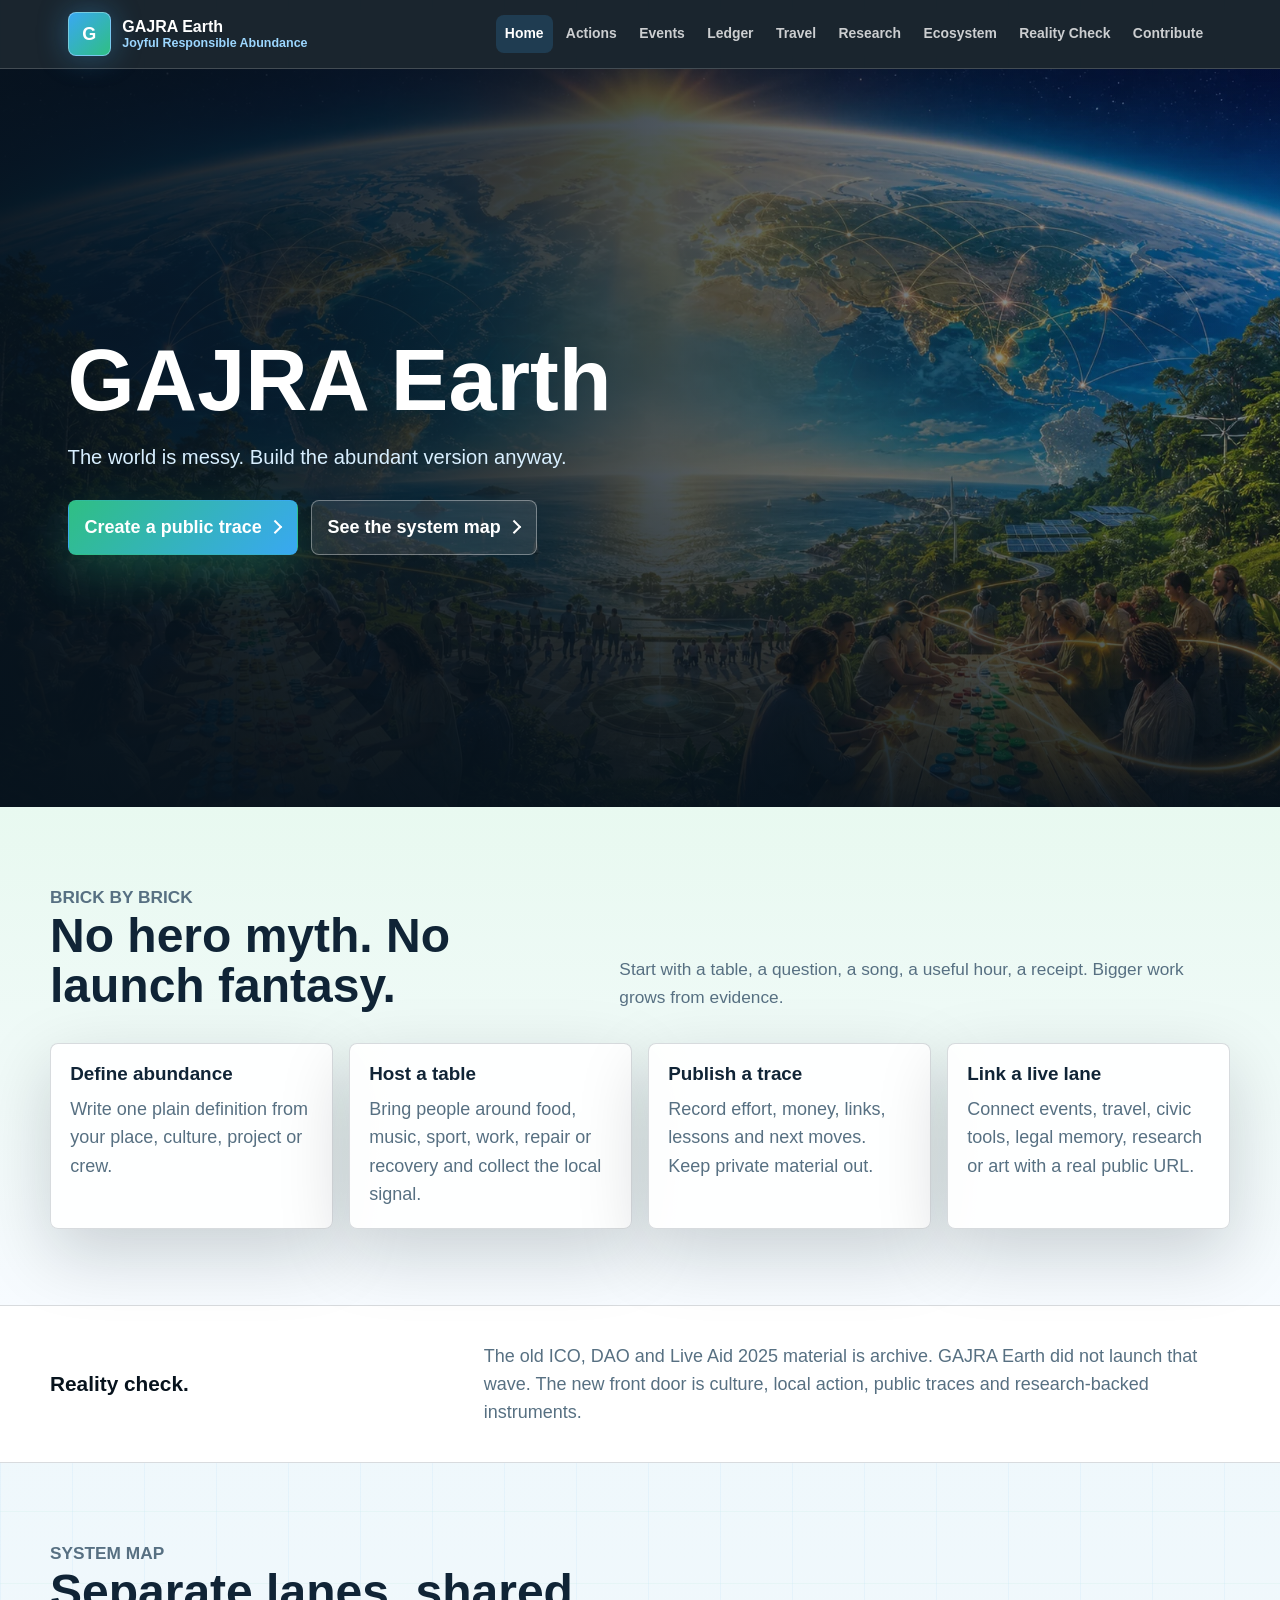
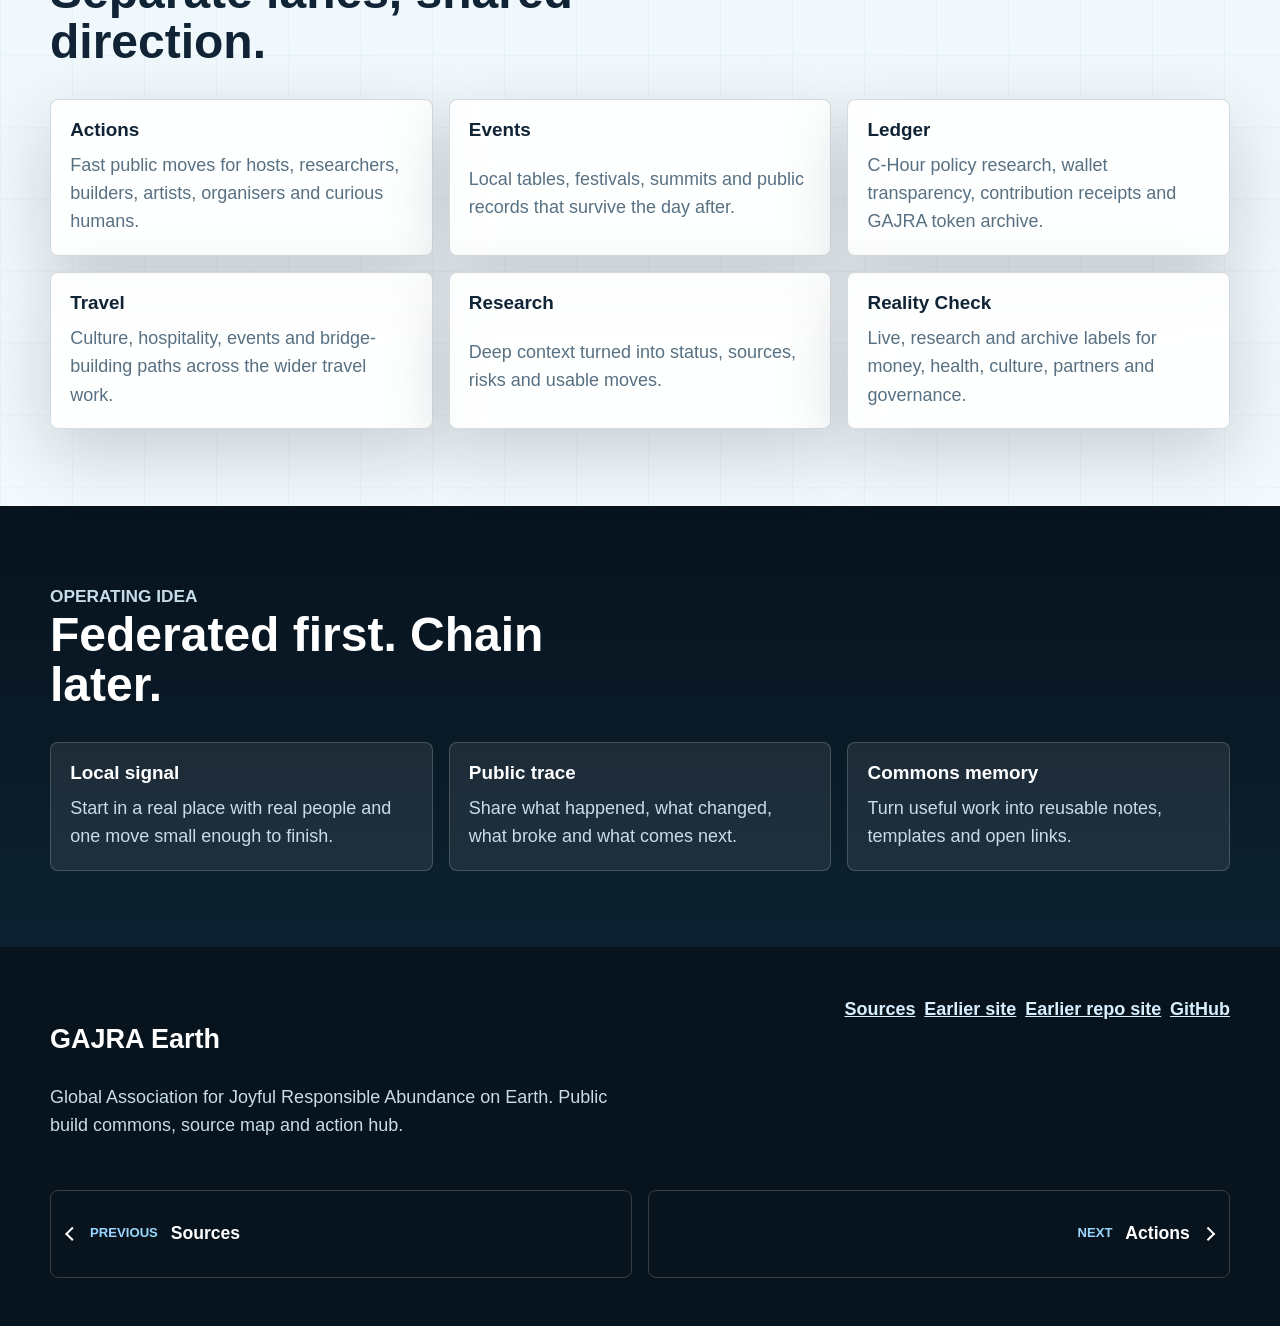
==== commit fe394e8a: "Plain language event scale copy" ====
--- a/index.html
+++ b/index.html
@@ -57,7 +57,7 @@
               <p class="label">Brick by brick</p>
             <h2>No hero myth. No launch fantasy.</h2>
             </div>
-            <p>Start with a table, a question, a song, a useful hour, a receipt. The giant stuff grows from evidence, not hype.</p>
+            <p>Start with a table, a question, a song, a useful hour, a receipt. Bigger work grows from evidence.</p>
           </div>
           <div class="grid four">
             <article class="action-card">
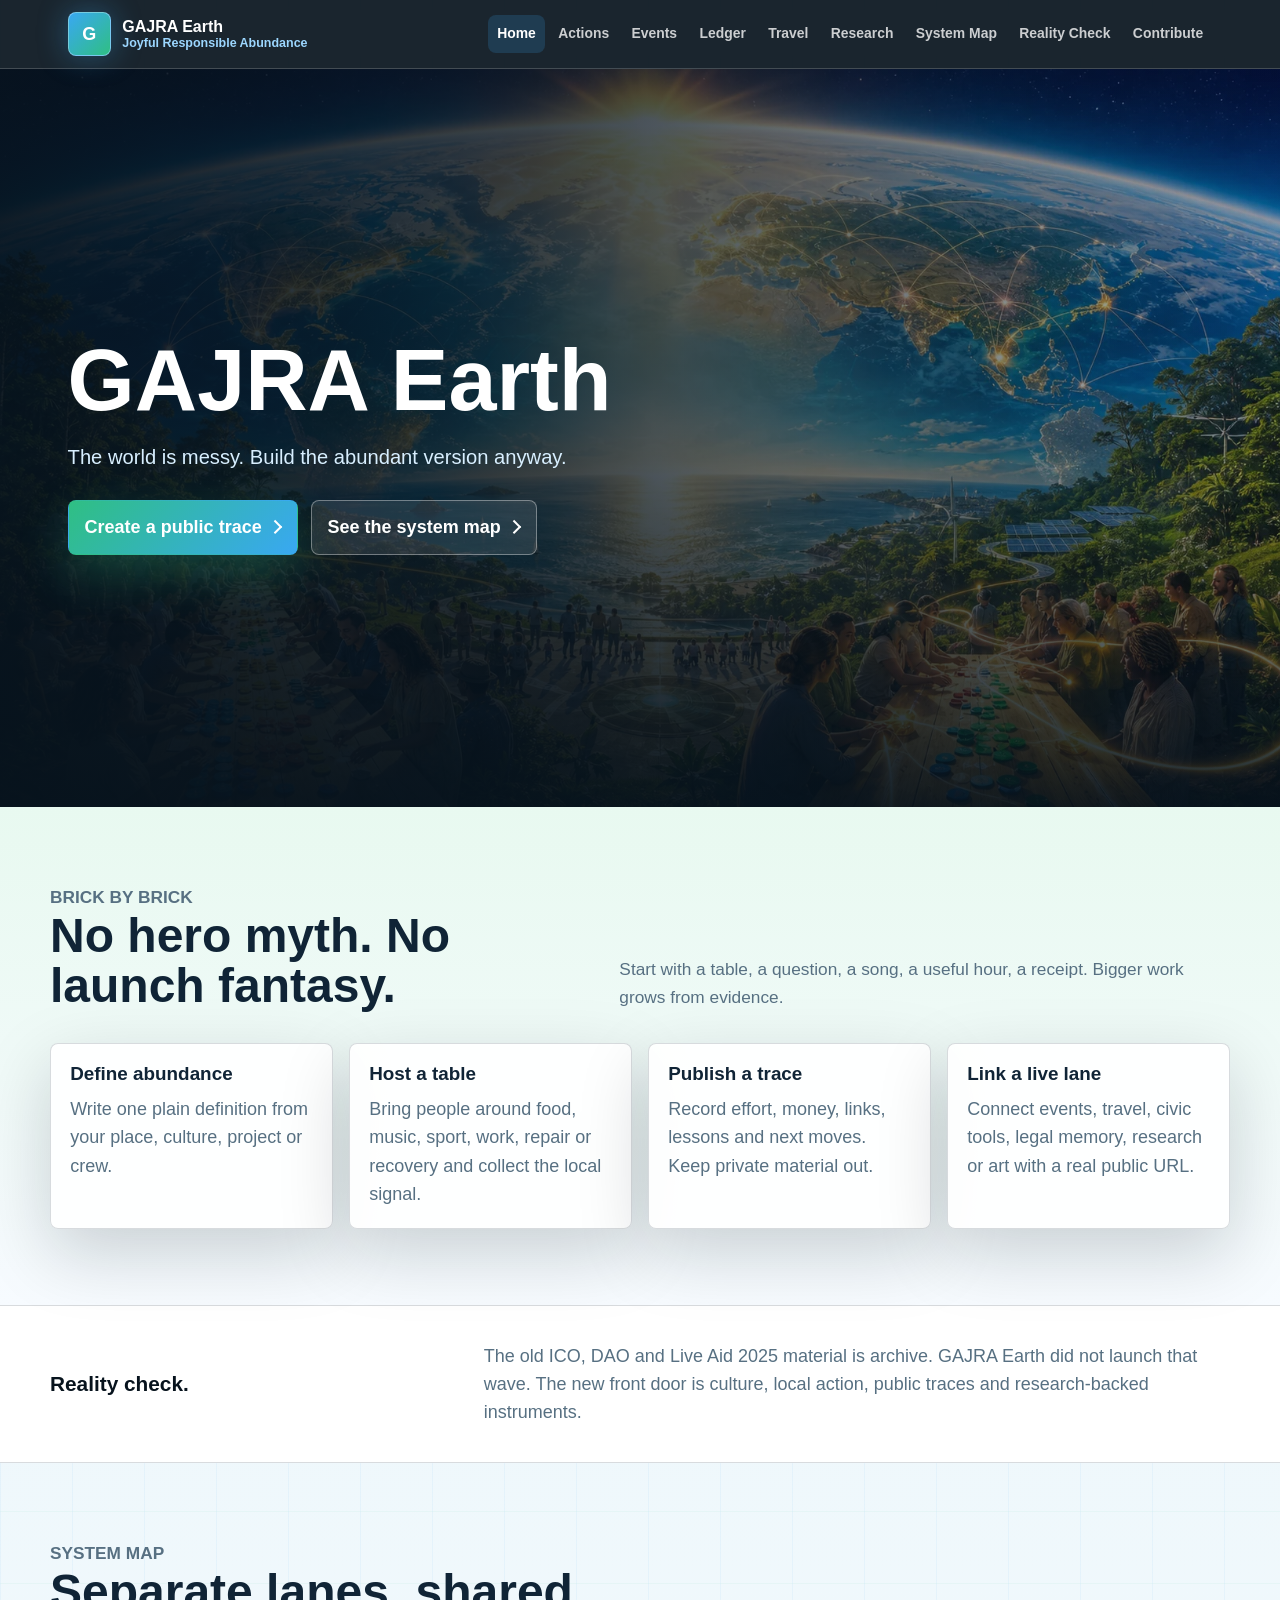
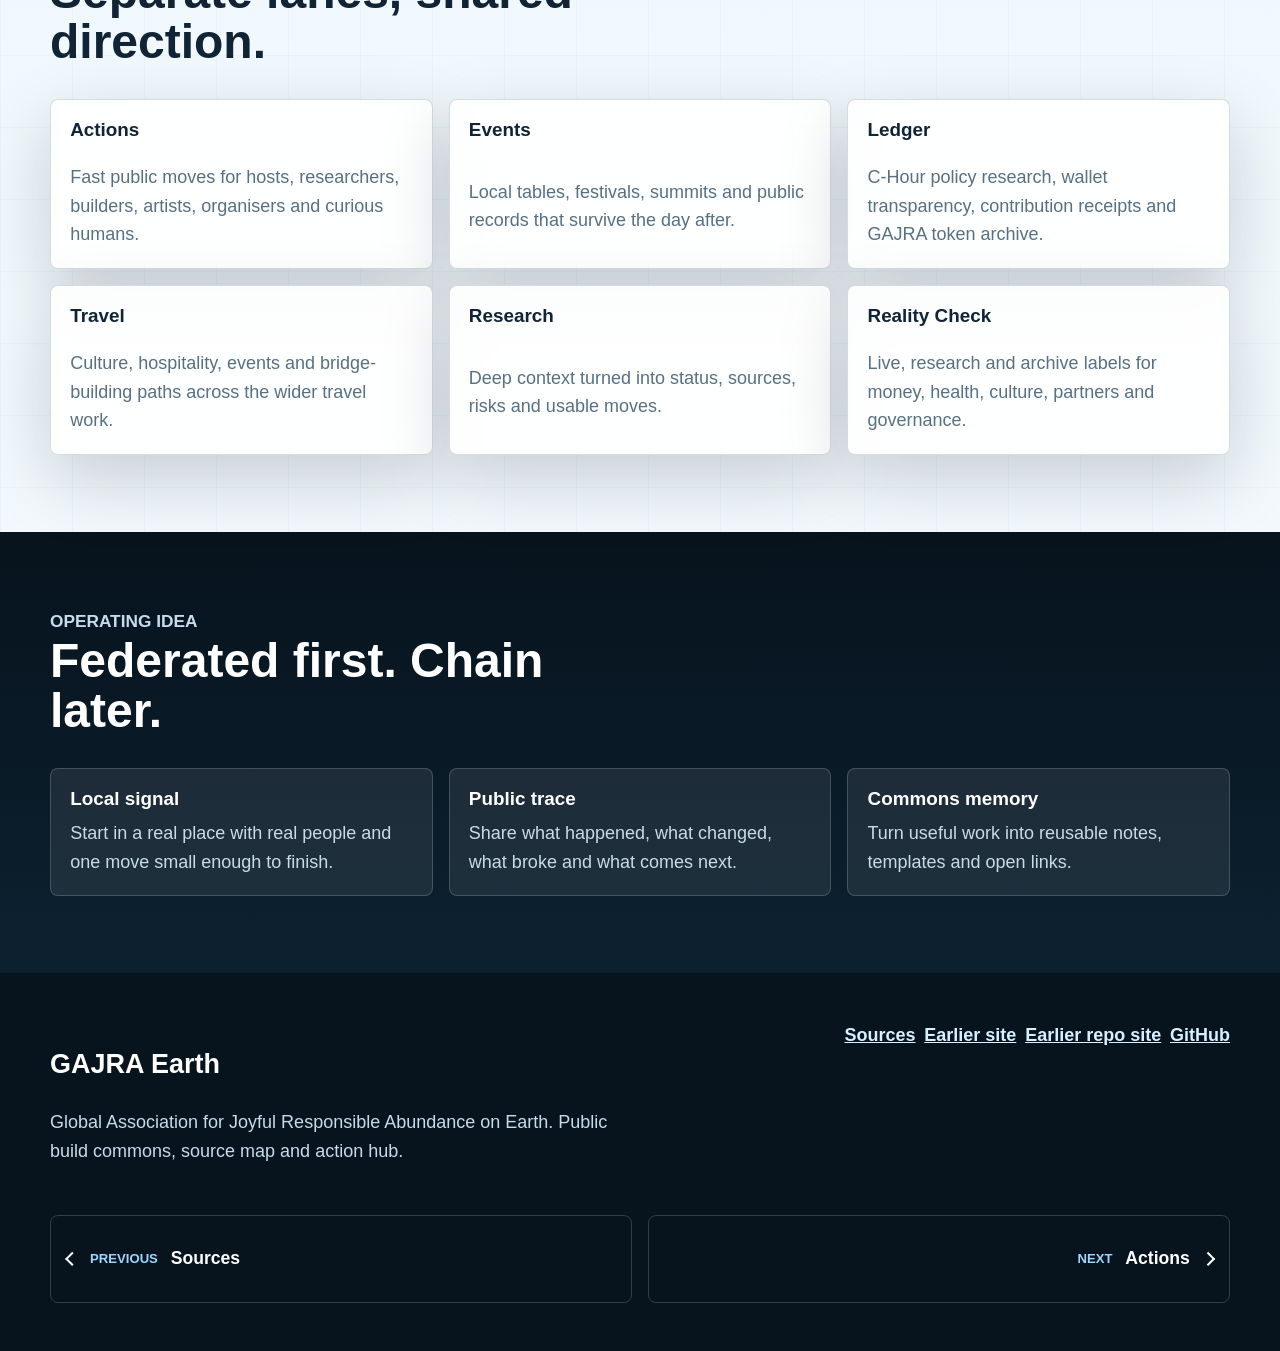
==== commit be8ad991: "Refine GAJRA public hub copy and system map" ====
--- a/index.html
+++ b/index.html
@@ -28,7 +28,7 @@
           <a href="ledger.html">Ledger</a>
           <a href="travel.html">Travel</a>
           <a href="research.html">Research</a>
-          <a href="ecosystem.html">Ecosystem</a>
+          <a href="ecosystem.html">System Map</a>
           <a href="boundaries.html">Reality Check</a>
           <a href="contribute.html">Contribute</a>
         </nav>
--- a/assets/styles.css
+++ b/assets/styles.css
@@ -53,6 +53,42 @@
   overflow: hidden;
 }
 
+body[data-page="actions"] {
+  --page-hero-image: url("images/hero-actions.webp");
+}
+
+body[data-page="events"] {
+  --page-hero-image: url("images/hero-events.webp");
+}
+
+body[data-page="ledger"] {
+  --page-hero-image: url("images/hero-ledger.webp");
+}
+
+body[data-page="travel"] {
+  --page-hero-image: url("images/hero-travel.webp");
+}
+
+body[data-page="research"] {
+  --page-hero-image: url("images/hero-research.webp");
+}
+
+body[data-page="ecosystem"] {
+  --page-hero-image: url("images/hero-ecosystem.webp");
+}
+
+body[data-page="boundaries"] {
+  --page-hero-image: url("images/hero-boundaries.webp");
+}
+
+body[data-page="contribute"] {
+  --page-hero-image: url("images/hero-contribute.webp");
+}
+
+body[data-page="sources"] {
+  --page-hero-image: url("images/hero-sources.webp");
+}
+
 main,
 section,
 article,
@@ -124,6 +160,7 @@
 
 .nav-shell {
   width: min(100%, var(--max));
+  max-width: calc(100vw - 2rem);
   margin: 0 auto;
   padding: 0.78rem 1.1rem;
   display: flex;
@@ -253,6 +290,7 @@
   position: relative;
   z-index: 2;
   width: min(100%, var(--max));
+  max-width: calc(100vw - 2rem);
   margin: 0 auto;
   padding: 5.3rem 1.1rem 4.2rem;
 }
@@ -370,6 +408,7 @@
 
 .shell {
   width: min(100%, var(--max));
+  max-width: calc(100vw - 2rem);
   margin: 0 auto;
 }
 
@@ -471,6 +510,13 @@
   color: var(--muted);
 }
 
+.card p + p,
+.action-card p + p,
+.link-card p + p,
+.note-card p + p {
+  margin-top: 0.65rem;
+}
+
 .dark .card p,
 .dark .action-card p,
 .dark .link-card p,
@@ -480,13 +526,64 @@
 
 .link-card {
   display: grid;
+  gap: 0.8rem;
   text-decoration: none;
 }
 
-.link-card:hover,
-.link-card:focus-visible {
+.link-card:hover {
   border-color: rgba(57, 168, 242, 0.55);
   transform: translateY(-2px);
+}
+
+.card-actions {
+  display: flex;
+  flex-wrap: wrap;
+  gap: 0.55rem;
+  margin-top: 0.2rem;
+}
+
+.mini-button {
+  display: inline-flex;
+  min-height: 2.3rem;
+  align-items: center;
+  justify-content: center;
+  border: 1px solid var(--line);
+  border-radius: 8px;
+  padding: 0.48rem 0.72rem;
+  color: var(--ink);
+  background: rgba(255, 255, 255, 0.86);
+  font-size: 0.86rem;
+  font-weight: 900;
+  line-height: 1;
+  text-decoration: none;
+}
+
+.mini-button:hover,
+.mini-button:focus-visible {
+  border-color: rgba(57, 168, 242, 0.55);
+  transform: translateY(-1px);
+}
+
+.mini-button.primary {
+  border-color: transparent;
+  color: var(--white);
+  background: linear-gradient(135deg, var(--green), var(--blue));
+}
+
+.mini-button.disabled {
+  color: var(--muted);
+  background: rgba(231, 239, 245, 0.78);
+  cursor: not-allowed;
+}
+
+.dark .mini-button {
+  border-color: var(--line-dark);
+  color: var(--white);
+  background: rgba(255, 255, 255, 0.08);
+}
+
+.dark .mini-button.disabled {
+  color: #a9c1d1;
 }
 
 .stat-strip,
@@ -519,6 +616,11 @@
 }
 
 .page-hero {
+  position: relative;
+  min-height: 25rem;
+  display: grid;
+  align-items: end;
+  overflow: hidden;
   padding: 4.8rem 1.1rem 3.2rem;
   background:
     linear-gradient(90deg, rgba(57, 168, 242, 0.1) 1px, transparent 1px),
@@ -528,8 +630,31 @@
   color: var(--white);
 }
 
+.page-hero::before {
+  content: "";
+  position: absolute;
+  inset: 0;
+  background-image: var(--page-hero-image, none);
+  background-position: center;
+  background-size: cover;
+  opacity: 0.72;
+  filter: saturate(1.04) contrast(1.02);
+}
+
+.page-hero::after {
+  content: "";
+  position: absolute;
+  inset: 0;
+  background:
+    linear-gradient(90deg, rgba(7, 19, 29, 0.92) 0%, rgba(7, 19, 29, 0.76) 45%, rgba(7, 19, 29, 0.36) 100%),
+    linear-gradient(0deg, rgba(7, 19, 29, 0.88) 0%, rgba(7, 19, 29, 0.1) 58%);
+}
+
 .page-title {
+  position: relative;
+  z-index: 1;
   width: min(100%, var(--max));
+  max-width: calc(100vw - 2rem);
   margin: 0 auto;
   display: grid;
   grid-template-columns: minmax(0, 0.9fr) minmax(18rem, 1fr);
@@ -664,6 +789,7 @@
 
 .footer-grid {
   width: min(100%, var(--max));
+  max-width: calc(100vw - 2rem);
   margin: 0 auto;
   display: grid;
   grid-template-columns: minmax(0, 1fr) minmax(18rem, 1fr);
@@ -688,6 +814,7 @@
 
 .sequence-nav {
   width: min(100%, var(--max));
+  max-width: calc(100vw - 2rem);
   margin: 2rem auto 0;
   display: grid;
   grid-template-columns: repeat(2, minmax(0, 1fr));
@@ -849,6 +976,14 @@
     padding-inline: 0.85rem;
   }
 
+  .hero-content,
+  .shell,
+  .page-title,
+  .footer-grid,
+  .sequence-nav {
+    width: min(100%, 22rem);
+  }
+
   .hero h1 {
     font-size: 2.9rem;
   }
